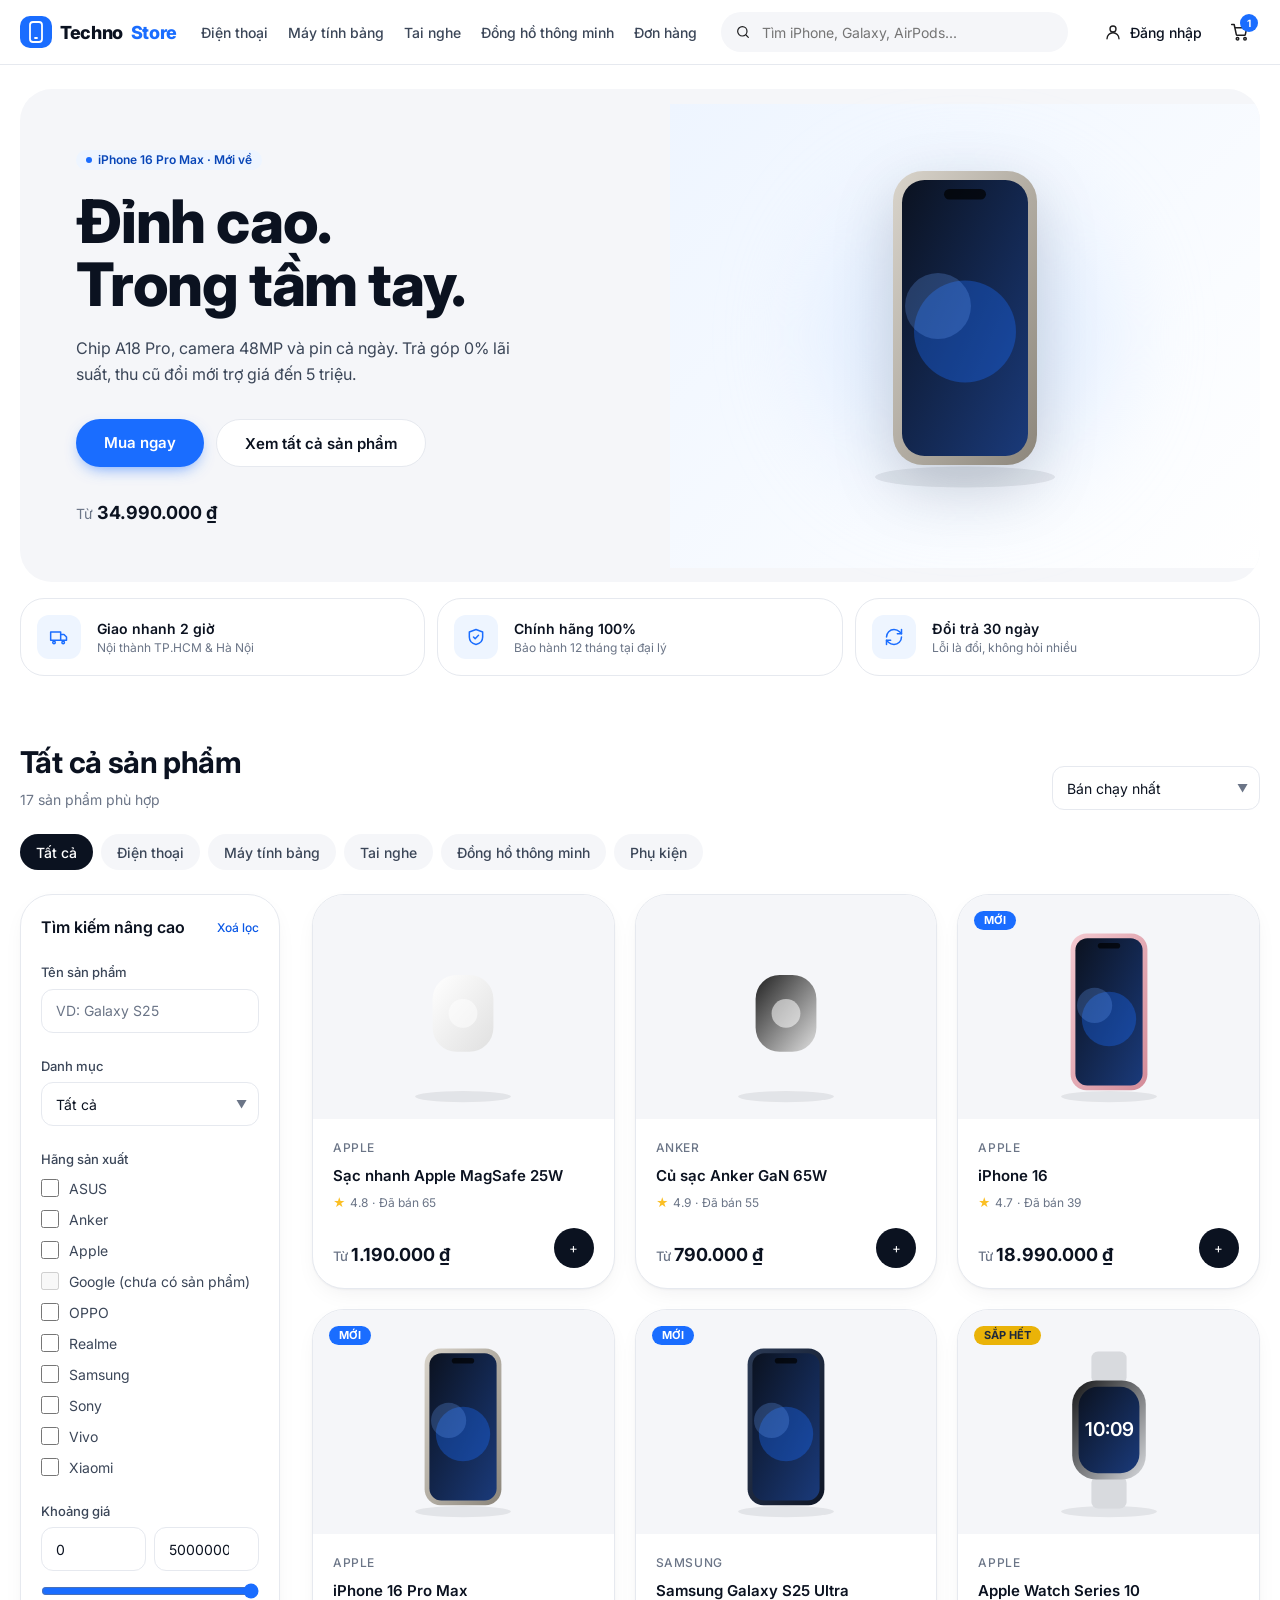
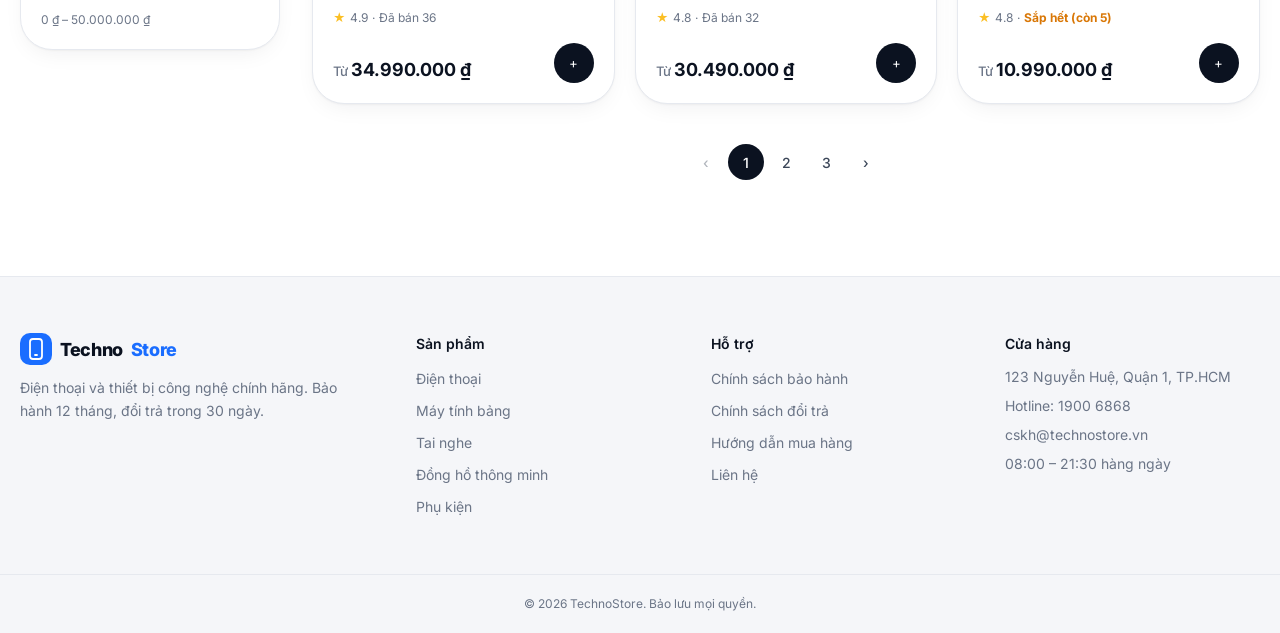
==== index.html @ 40ba32cf "Initial commit for personal deployment" ====
<!DOCTYPE html>
<html lang="vi">

<head>
  <meta charset="UTF-8">
  <meta name="viewport" content="width=device-width, initial-scale=1.0">
  <title>TechnoStore - Điện thoại & Thiết bị công nghệ chính hãng</title>
  <meta name="description"
    content="TechnoStore chuyên cung cấp điện thoại, máy tính bảng, tai nghe, đồng hồ chính hãng. Bảo hành 12 tháng, giao hàng nhanh 2h.">

  <!-- CSS Stylesheets (Đã gộp base.css & components.css) -->
  <link rel="stylesheet" href="css/components.css">
  <link rel="stylesheet" href="css/page/home.css">
</head>

<body>

  <!-- App Header Container -->
  <div id="headerContainer"></div>

  <!-- Main Content -->
  <main>
    <!-- Hero Banner Section -->
    <section class="container hero-section">
      <div class="hero-banner">
        <!-- Hero Text -->
        <div class="hero-text-col">
          <span class="badge badge-info">iPhone 16 Pro Max · Mới về</span>
          <h1 class="hero-heading">
            Đỉnh cao.<br />Trong tầm tay.
          </h1>
          <p class="hero-desc">
            Chip A18 Pro, camera 48MP và pin cả ngày. Trả góp 0% lãi suất, thu cũ đổi mới trợ giá đến 5 triệu.
          </p>
          <div class="hero-actions">
            <a href="view/customer/detail.html?id=1" class="btn btn-primary btn-lg">Mua ngay</a>
            <button onclick="document.getElementById('list').scrollIntoView({ behavior: 'smooth' })"
              class="btn btn-secondary btn-lg">
              Xem tất cả sản phẩm
            </button>
          </div>
          <div class="hero-price-tag">
            Từ <b id="heroStartingPrice">34.990.000 ₫</b>
          </div>
        </div>

        <!-- Hero Graphic -->
        <div class="hero-art-col">
          <div class="hero-glow-circle"></div>
          <div id="heroArtWrapper" class="hero-device-art"></div>
        </div>
      </div>

      <!-- Feature Perks Row -->
      <div class="perks-grid">
        <div class="perk-card">
          <div class="perk-icon-wrap">
            <img src="assets/icon/giao-hang.svg" class="icon icon-20" alt="" />
          </div>
          <div>
            <div class="perk-title">Giao nhanh 2 giờ</div>
            <div class="perk-desc">Nội thành TP.HCM & Hà Nội</div>
          </div>
        </div>

        <div class="perk-card">
          <div class="perk-icon-wrap">
            <img src="assets/icon/bao-ve.svg" class="icon icon-20" alt="" />
          </div>
          <div>
            <div class="perk-title">Chính hãng 100%</div>
            <div class="perk-desc">Bảo hành 12 tháng tại đại lý</div>
          </div>
        </div>

        <div class="perk-card">
          <div class="perk-icon-wrap">
            <img src="assets/icon/refresh.svg" class="icon icon-20" alt="" />
          </div>
          <div>
            <div class="perk-title">Đổi trả 30 ngày</div>
            <div class="perk-desc">Lỗi là đổi, không hỏi nhiều</div>
          </div>
        </div>
      </div>
    </section>

    <!-- Main Products List Section -->
    <section id="list" class="container product-section">
      <!-- Section Top Bar -->
      <div class="section-top-bar">
        <div>
          <h2 class="section-title">Tất cả sản phẩm</h2>
          <p id="productCountDisplay" class="section-subtitle">Đang tải sản phẩm...</p>
        </div>

        <div class="section-controls">
          <div class="select-wrapper sort-select-wrap">
            <select id="filterSortSelect" class="select-control" aria-label="Sắp xếp sản phẩm">
              <option value="pop">Bán chạy nhất</option>
              <option value="asc">Giá thấp → cao</option>
              <option value="desc">Giá cao → thấp</option>
            </select>
            <span class="select-arrow">▼</span>
          </div>
        </div>
      </div>

      <!-- Category Pills -->
      <div class="category-pills-row" id="categoryPillsWrapper">
        <button class="cat-pill-btn active" data-category="Tất cả" onclick="filterCtrl.setCategory('Tất cả')">Tất
          cả</button>
        <button class="cat-pill-btn" data-category="Điện thoại" onclick="filterCtrl.setCategory('Điện thoại')">Điện
          thoại</button>
        <button class="cat-pill-btn" data-category="Máy tính bảng" onclick="filterCtrl.setCategory('Máy tính bảng')">Máy
          tính bảng</button>
        <button class="cat-pill-btn" data-category="Tai nghe" onclick="filterCtrl.setCategory('Tai nghe')">Tai
          nghe</button>
        <button class="cat-pill-btn" data-category="Đồng hồ thông minh"
          onclick="filterCtrl.setCategory('Đồng hồ thông minh')">Đồng hồ thông minh</button>
        <button class="cat-pill-btn" data-category="Phụ kiện" onclick="filterCtrl.setCategory('Phụ kiện')">Phụ
          kiện</button>
      </div>

      <!-- Two-Column Store Layout -->
      <div class="store-layout">
        <!-- Sidebar Filters -->
        <aside class="filter-sidebar">
          <div class="filter-sidebar-header">
            <h3 class="filter-sidebar-title">Tìm kiếm nâng cao</h3>
            <button onclick="filterCtrl.reset()" class="reset-filter-link">Xoá lọc</button>
          </div>

          <!-- Product Name Filter -->
          <div class="form-field" style="margin:0;">
            <label class="form-label">Tên sản phẩm</label>
            <input type="text" id="filterKeywordInput" placeholder="VD: Galaxy S25" class="input-control" />
          </div>

          <!-- Category Select Filter -->
          <div class="form-field" style="margin:0;">
            <label class="form-label">Danh mục</label>
            <div class="select-wrapper">
              <select id="filterCategorySelect" class="select-control">
                <option value="Tất cả">Tất cả</option>
                <option value="Điện thoại">Điện thoại</option>
                <option value="Máy tính bảng">Máy tính bảng</option>
                <option value="Tai nghe">Tai nghe</option>
                <option value="Đồng hồ thông minh">Đồng hồ thông minh</option>
                <option value="Phụ kiện">Phụ kiện</option>
              </select>
              <span class="select-arrow">▼</span>
            </div>
          </div>

          <!-- Brand Checkboxes Filter -->
          <div>
            <div class="form-label">Hãng sản xuất</div>
            <div class="brand-checkbox-list" id="brandCheckboxList">
              <label class="checkbox-label">
                <input type="checkbox" class="brand-filter-cb" value="Apple" /> Apple
              </label>
              <label class="checkbox-label">
                <input type="checkbox" class="brand-filter-cb" value="Samsung" /> Samsung
              </label>
              <label class="checkbox-label">
                <input type="checkbox" class="brand-filter-cb" value="Xiaomi" /> Xiaomi
              </label>
              <label class="checkbox-label">
                <input type="checkbox" class="brand-filter-cb" value="OPPO" /> OPPO
              </label>
              <label class="checkbox-label">
                <input type="checkbox" class="brand-filter-cb" value="Vivo" /> Vivo
              </label>
              <label class="checkbox-label">
                <input type="checkbox" class="brand-filter-cb" value="Realme" /> Realme
              </label>
              <label class="checkbox-label">
                <input type="checkbox" class="brand-filter-cb" value="ASUS" /> ASUS
              </label>
              <label class="checkbox-label">
                <input type="checkbox" class="brand-filter-cb" value="Sony" /> Sony
              </label>
              <label class="checkbox-label">
                <input type="checkbox" class="brand-filter-cb" value="Anker" /> Anker
              </label>
              <label class="checkbox-label">
                <input type="checkbox" class="brand-filter-cb" value="Google" /> Google
              </label>
            </div>
          </div>

          <!-- Price Range Filter -->
          <div>
            <div class="form-label">Khoảng giá</div>
            <div class="price-inputs-grid">
              <input type="number" id="filterPriceMin" class="input-control" value="0" step="1000000"
                placeholder="Từ" />
              <input type="number" id="filterPriceMax" class="input-control" value="50000000" step="1000000"
                placeholder="Đến" />
            </div>
            <input type="range" id="filterPriceRange" min="0" max="50000000" step="1000000" value="50000000"
              style="margin-top: 12px;" />
            <div class="price-range-label" id="priceRangeLabel">0 ₫ – 50.000.000 ₫</div>
          </div>
        </aside>

        <!-- Products Grid & Pagination -->
        <div>
          <div id="productsGrid" class="products-grid"></div>
          <div id="paginationContainer" class="pagination-wrapper"></div>
        </div>
      </div>
    </section>
  </main>

  <!-- App Footer Container -->
  <div id="footerContainer"></div>

  <!-- Floating Quick Switcher -->
  <div id="floatingNavContainer"></div>

  <!-- JavaScript Modules -->
  <script src="js/data.js"></script>
  <script src="js/components.js"></script>
  <script src="js/display.js"></script>
  <script src="js/search.js"></script>

  <script>
    document.addEventListener('DOMContentLoaded', () => {
      // 1. Render Header & Footer
      renderStoreHeader('headerContainer', {
        basePath: './',
        viewPath: 'view/',
        isRoot: true,
        activePage: 'home'
      });

      renderStoreFooter('footerContainer', {
        basePath: './',
        viewPath: 'view/',
        isRoot: true
      });

      // renderFloatingNav('floatingNavContainer', {
      //   basePath: './',
      //   viewPath: 'view/',
      //   isRoot: true,
      //   active: 'store'
      // });

      // 2. Render Hero Graphic & Giá bắt đầu (Ưu tiên sản phẩm còn hàng)
      const hero = getProducts().find(p => !p.isDeleted && (Number(p.stock) || 0) > 0) || getProducts()[0];
      const heroArt = document.getElementById('heroArtWrapper');
      if (heroArt && hero) {
        if (hero.image) {
          heroArt.innerHTML = `<img src="${hero.image}" style="max-height:360px; max-width:100%; object-fit:contain;" alt="${hero.name}" />`;
        } else {
          heroArt.innerHTML = renderDeviceArt(hero, 'height:360px; width:auto;');
        }
      }
      const heroPriceEl = document.getElementById('heroStartingPrice');
      if (heroPriceEl && hero) {
        heroPriceEl.textContent = vnd(hero.basePrice || hero.price);
      }

      // 3. Initialize Search & Filter Controller (Chế độ Trang chủ: ẩn sản phẩm hết hàng)
      window.filterCtrl = new FilterController({
        detailUrlPrefix: 'view/customer/detail.html?id=',
        isHome: true
      });
      window.filterCtrl.init();

      // Check category in URL if any
      const urlCat = new URLSearchParams(window.location.search).get('cat');
      if (urlCat) {
        filterCtrl.setCategory(urlCat);
      }
    });
  </script>
</body>

</html>
---- css/components.css ----
/* ==========================================================================
   TECHNOSTORE UI COMPONENTS (BẢN TINH GỌN)
   ==========================================================================
   BẢNG MÀU FIGMA (TRA CỨU NHANH):
   - Xanh dương chủ đạo (--color-brand-500): Nút "Mua ngay", Tag "MỚI", Viền Input.
   - Xanh dương đậm (--color-brand-600, 700): Trạng thái Hover/Active của nút chính.
   - Đen đậm (--color-ink): Tiêu đề sản phẩm, Giá tiền, Nút thêm giỏ hàng.
   - Xám đậm (--color-ink-2): Nhãn ô nhập (Label), Text mô tả phụ.
   - Xám nhạt (--color-ink-3): Text Placeholder, Giá cũ gạch ngang.
   - Xám viền (--color-line): Viền khung thẻ Card, Viền bảng Table.
   - Xám nền (--color-surface): Nền body trang web, Nền ảnh sản phẩm.
   - Trắng (--color-white): Nền khối thẻ Card, Nền Modal Popup.
   - Trạng thái: Thành công (Success/Xanh lá), Cảnh báo (Warning/Vàng), Lỗi (Danger/Đỏ).
   ========================================================================== */

@import url('https://fonts.googleapis.com/css2?family=Inter:wght@400;500;600;700;800&display=swap');

/* ==========================================================================
   1. HỆ THỐNG BIẾN TOÀN CỤC (:root)
   ========================================================================== */
:root {
  --font-sans: 'Inter', -apple-system, BlinkMacSystemFont, 'Segoe UI', Roboto, Helvetica, Arial, sans-serif;
  --font-mono: ui-monospace, SFMono-Regular, Menlo, Monaco, Consolas, monospace;

  --color-brand-50: #eef5ff;
  --color-brand-100: #d9e8ff;
  --color-brand-500: #1a6dff;
  --color-brand-600: #0a58e6;
  --color-brand-700: #0846b8;

  --color-ink: #0b1220;
  --color-ink-2: #3b4658;
  --color-ink-3: #6b7587;
  --color-line: #e6e9ef;
  --color-surface: #f5f6f9;
  --color-white: #ffffff;

  --color-success-bg: #ecfdf5;
  --color-success-text: #047857;
  --color-success-dot: #10b981;

  --color-warning-bg: #fffbeb;
  --color-warning-text: #b45309;
  --color-warning-dot: #f59e0b;

  --color-danger-bg: #fef2f2;
  --color-danger-text: #b91c1c;
  --color-danger-dot: #ef4444;

  --color-info-bg: #eef5ff;
  --color-info-text: #0846b8;
  --color-info-dot: #1a6dff;

  --shadow-soft: 0 1px 2px rgba(11, 18, 32, 0.04), 0 8px 24px -8px rgba(11, 18, 32, 0.08);
  --shadow-lift: 0 2px 4px rgba(11, 18, 32, 0.05), 0 18px 40px -12px rgba(11, 18, 32, 0.18);
  --shadow-primary-btn: 0 6px 16px -6px rgba(26, 109, 255, 0.7);

  --radius-sm: 8px;
  --radius-md: 12px;
  --radius-lg: 16px;
  --radius-xl: 20px;
  --radius-2xl: 24px;
  --radius-3xl: 32px;
  --radius-full: 9999px;

  --transition-fast: 0.15s ease;
  --transition-normal: 0.2s ease;
}

/* ==========================================================================
   2. RESET CSS & CẤU HÌNH FONT CHỮ MẶC ĐỊNH
   ========================================================================== */
*,
*::before,
*::after {
  box-sizing: border-box;
  margin: 0;
  padding: 0;
}

html,
body {
  min-height: 100%;
}

body {
  font-family: var(--font-sans);
  background-color: var(--color-white);
  color: var(--color-ink);
  -webkit-font-smoothing: antialiased;
  -moz-osx-font-smoothing: grayscale;
  line-height: 1.5;
}

* {
  scrollbar-width: none;
}

*::-webkit-scrollbar {
  display: none;
}

::selection {
  background: var(--color-brand-100);
  color: var(--color-ink);
}

a {
  color: inherit;
  text-decoration: none;
}

button {
  font-family: inherit;
  border: none;
  background: none;
  cursor: pointer;
  color: inherit;
}

button:disabled {
  cursor: not-allowed;
}

input,
select,
textarea {
  font-family: inherit;
  font-size: inherit;
}

ul,
ol {
  list-style: none;
}

img,
svg {
  display: block;
  max-width: 100%;
}

/* ==========================================================================
   3. BỐ CỤC KHUNG CHỨA (CONTAINER) & HIỆU ỨNG POPUP
   ========================================================================== */
@keyframes pop {
  from {
    opacity: 0;
    transform: translateY(8px) scale(0.98);
  }

  to {
    opacity: 1;
    transform: none;
  }
}

.pop {
  animation: pop 0.25s ease-out forwards;
}

.container {
  width: 100%;
  max-width: 1280px;
  margin-left: auto;
  margin-right: auto;
  padding-left: 20px;
  padding-right: 20px;
}

.container-narrow {
  width: 100%;
  max-width: 1152px;
  margin-left: auto;
  margin-right: auto;
  padding-left: 20px;
  padding-right: 20px;
}

/* ==========================================================================
   4. CÁC BIẾN THỂ NÚT BẤM (BUTTONS)
   Tương ứng các nút Mua ngay, Đăng nhập, Hủy, Xem thêm trên Figma
   ========================================================================== */
.btn {
  display: inline-flex;
  align-items: center;
  justify-content: center;
  gap: 8px;
  border-radius: var(--radius-full);
  font-weight: 600;
  transition: all var(--transition-fast);
  cursor: pointer;
  text-decoration: none;
  white-space: nowrap;
}

.btn:focus-visible {
  outline: 2px solid var(--color-brand-500);
  outline-offset: 2px;
}

.btn:disabled {
  background-color: var(--color-surface) !important;
  color: var(--color-ink-3) !important;
  box-shadow: none !important;
  border-color: transparent !important;
  cursor: not-allowed;
}

.btn-primary {
  background-color: var(--color-brand-500);
  color: var(--color-white);
  box-shadow: var(--shadow-primary-btn);
}

.btn-primary:hover:not(:disabled) {
  background-color: var(--color-brand-600);
}

.btn-primary:active:not(:disabled) {
  background-color: var(--color-brand-700);
}

.btn-dark {
  background-color: var(--color-ink);
  color: var(--color-white);
}

.btn-dark:hover:not(:disabled) {
  background-color: #000000;
}

.btn-secondary {
  background-color: var(--color-white);
  color: var(--color-ink);
  border: 1px solid var(--color-line);
}

.btn-secondary:hover:not(:disabled) {
  border-color: var(--color-ink-3);
  background-color: var(--color-surface);
}

.btn-ghost {
  background-color: transparent;
  color: var(--color-brand-600);
}

.btn-ghost:hover:not(:disabled) {
  background-color: var(--color-brand-50);
}

.btn-danger {
  background-color: var(--color-danger-bg);
  color: var(--color-danger-text);
}

.btn-danger:hover:not(:disabled) {
  background-color: #fee2e2;
}

.btn-sm {
  height: 32px;
  padding: 0 12px;
  font-size: 13px;
}

.btn-md {
  height: 40px;
  padding: 0 20px;
  font-size: 14px;
}

.btn-lg {
  height: 48px;
  padding: 0 28px;
  font-size: 15px;
}

.btn-full {
  width: 100%;
}

/* ==========================================================================
   5. Ô NHẬP LIỆU & BIỂU MẪU (FORMS & INPUTS)
   Tương ứng thanh Tìm kiếm, Form Đăng nhập/Thanh toán trên Figma
   ========================================================================== */
.form-field {
  display: block;
  margin-bottom: 16px;
}

.form-label {
  display: block;
  margin-bottom: 6px;
  font-size: 13px;
  font-weight: 500;
  color: var(--color-ink-2);
}

.form-hint {
  display: block;
  margin-top: 4px;
  font-size: 12px;
  color: var(--color-ink-3);
}

.input-control,
.select-control,
.textarea-control {
  height: 44px;
  width: 100%;
  border-radius: var(--radius-md);
  border: 1px solid var(--color-line);
  background-color: var(--color-white);
  padding: 0 14px;
  font-size: 14px;
  color: var(--color-ink);
  transition: border-color var(--transition-fast), box-shadow var(--transition-fast);
}

.textarea-control {
  height: auto;
  padding: 12px 14px;
  resize: vertical;
}

.input-control::placeholder,
.textarea-control::placeholder {
  color: var(--color-ink-3);
}

.input-control:focus,
.select-control:focus,
.textarea-control:focus {
  border-color: var(--color-brand-500);
  outline: none;
  box-shadow: 0 0 0 4px var(--color-brand-100);
}

.input-control:disabled,
.select-control:disabled,
.textarea-control:disabled {
  background-color: var(--color-surface);
  cursor: not-allowed;
}

.select-wrapper {
  position: relative;
  display: block;
  width: 100%;
}

.select-control {
  appearance: none;
  -webkit-appearance: none;
  padding-right: 36px;
  cursor: pointer;
}

.select-arrow {
  position: absolute;
  right: 12px;
  top: 50%;
  transform: translateY(-50%);
  pointer-events: none;
  color: var(--color-ink-3);
  font-size: 11px;
}

.checkbox-label,
.radio-label {
  display: inline-flex;
  align-items: center;
  gap: 10px;
  font-size: 14px;
  color: var(--color-ink-2);
  cursor: pointer;
  user-select: none;
  transition: color var(--transition-fast);
}

.checkbox-label:hover,
.radio-label:hover {
  color: var(--color-ink);
}

.checkbox-label input[type="checkbox"],
.radio-label input[type="radio"] {
  width: 18px;
  height: 18px;
  accent-color: var(--color-brand-500);
  cursor: pointer;
}

input[type="range"] {
  width: 100%;
  accent-color: var(--color-brand-500);
  cursor: pointer;
}

/* ==========================================================================
   6. NHÃN TRẠNG THÁI & TAG SẢN PHẨM (BADGES & TAGS)
   Tương ứng nhãn Đã giao/Đã hủy trong Admin, tag Giảm giá ở góc thẻ sản phẩm
   ========================================================================== */
.badge {
  display: inline-flex;
  align-items: center;
  gap: 6px;
  white-space: nowrap;
  border-radius: var(--radius-full);
  padding: 4px 10px;
  font-size: 12px;
  font-weight: 600;
  line-height: 1;
}

.badge::before {
  content: '';
  display: inline-block;
  width: 6px;
  height: 6px;
  border-radius: var(--radius-full);
}

.badge-info {
  background-color: var(--color-info-bg);
  color: var(--color-info-text);
}

.badge-info::before {
  background-color: var(--color-info-dot);
}

.badge-warning {
  background-color: var(--color-warning-bg);
  color: var(--color-warning-text);
}

.badge-warning::before {
  background-color: var(--color-warning-dot);
}

.badge-success {
  background-color: var(--color-success-bg);
  color: var(--color-success-text);
}

.badge-success::before {
  background-color: var(--color-success-dot);
}

.badge-danger {
  background-color: var(--color-danger-bg);
  color: var(--color-danger-text);
}

.badge-danger::before {
  background-color: var(--color-danger-dot);
}

.badge-neutral {
  background-color: var(--color-surface);
  color: var(--color-ink-2);
}

.badge-neutral::before {
  background-color: var(--color-ink-3);
}

.product-tag {
  border-radius: var(--radius-full);
  padding: 4px 10px;
  font-size: 11px;
  font-weight: 700;
  color: var(--color-white);
  line-height: 1;
}

.product-tag-new {
  background-color: var(--color-brand-500);
}

.product-tag-sale {
  background-color: var(--color-danger-dot);
}

/* ==========================================================================
   7. THANH CHUYỂN TRANG (PAGINATION)
   Tương ứng cụm số thứ tự trang [1] [2] [3] ở cuối danh sách sản phẩm
   ========================================================================== */
.pagination {
  display: flex;
  align-items: center;
  justify-content: center;
  gap: 4px;
}

.page-btn {
  display: grid;
  place-items: center;
  width: 36px;
  height: 36px;
  border-radius: var(--radius-full);
  font-size: 14px;
  font-weight: 500;
  color: var(--color-ink-2);
  transition: all var(--transition-fast);
  cursor: pointer;
}

.page-btn:hover:not(:disabled):not(.active) {
  background-color: var(--color-surface);
  color: var(--color-ink);
}

.page-btn.active {
  background-color: var(--color-ink);
  color: var(--color-white);
}

.page-btn:disabled {
  opacity: 0.4;
  cursor: not-allowed;
}

/* ==========================================================================
   8. BẢNG DỮ LIỆU QUẢN TRỊ ADMIN (DATA TABLE)
   Tương ứng danh sách Khách hàng, Đơn hàng, Kho hàng trong trang Admin
   ========================================================================== */
.table-responsive {
  width: 100%;
  overflow-x: auto;
  border-radius: var(--radius-2xl);
  border: 1px solid var(--color-line);
  background-color: var(--color-white);
  box-shadow: var(--shadow-soft);
}

.data-table {
  width: 100%;
  min-width: 720px;
  border-collapse: collapse;
  text-align: left;
  font-size: 14px;
}

.data-table thead tr {
  border-bottom: 1px solid var(--color-line);
  background-color: rgba(245, 246, 249, 0.7);
  font-size: 12px;
  text-transform: uppercase;
  letter-spacing: 0.05em;
  color: var(--color-ink-3);
}

.data-table th {
  padding: 12px 16px;
  font-weight: 600;
}

.data-table tbody tr {
  border-bottom: 1px solid rgba(230, 233, 239, 0.7);
  transition: background-color var(--transition-fast);
}

.data-table tbody tr:last-child {
  border-bottom: none;
}

.data-table tbody tr:hover {
  background-color: rgba(238, 245, 255, 0.4);
}

.data-table td {
  padding: 14px 16px;
  color: var(--color-ink-2);
  vertical-align: middle;
}

.data-table .text-right {
  text-align: right;
}

.data-table .text-center {
  text-align: center;
}

/* ==========================================================================
   9. CỬA SỔ BẬT LÊN (MODAL POPUP)
   Tương ứng khung Xác nhận xóa, form Thêm Sản Phẩm bật đè lên màn hình
   ========================================================================== */
.modal-overlay {
  position: fixed;
  inset: 0;
  z-index: 100;
  display: grid;
  place-items: center;
  background-color: rgba(11, 18, 32, 0.4);
  padding: 16px;
  backdrop-filter: blur(4px);
}

.modal-box {
  width: 100%;
  max-width: 480px;
  max-height: 90vh;
  overflow-y: auto;
  background-color: var(--color-white);
  border-radius: var(--radius-3xl);
  box-shadow: var(--shadow-lift);
}

.modal-box.modal-wide {
  max-width: 680px;
}

.modal-header {
  display: flex;
  align-items: center;
  justify-content: space-between;
  border-bottom: 1px solid var(--color-line);
  padding: 16px 24px;
}

.modal-title {
  font-size: 18px;
  font-weight: 600;
}

.modal-close-btn {
  display: grid;
  place-items: center;
  width: 32px;
  height: 32px;
  border-radius: var(--radius-full);
  color: var(--color-ink-3);
  transition: background-color var(--transition-fast);
}

.modal-close-btn:hover {
  background-color: var(--color-surface);
  color: var(--color-ink);
}

.modal-body {
  padding: 20px 24px;
}

.modal-footer {
  display: flex;
  justify-content: flex-end;
  gap: 8px;
  border-top: 1px solid var(--color-line);
  padding: 16px 24px;
}

/* ==========================================================================
   10. THẺ HIỂN THỊ SẢN PHẨM (PRODUCT CARD)
   Tương ứng khối chữ nhật chứa ảnh, tên, giá bán và nút [+] Thêm giỏ hàng
   ========================================================================== */
.product-card {
  display: flex;
  flex-direction: column;
  overflow: hidden;
  border-radius: var(--radius-3xl);
  border: 1px solid var(--color-line);
  background-color: var(--color-white);
  box-shadow: var(--shadow-soft);
  transition: transform var(--transition-normal), box-shadow var(--transition-normal);
}

.product-card:hover {
  transform: translateY(-4px);
  box-shadow: var(--shadow-lift);
}

.product-img-btn {
  position: relative;
  display: block;
  background-color: var(--color-surface);
  padding: 24px 32px 8px;
  text-align: left;
  border: none;
  cursor: pointer;
  width: 100%;
}

.product-badges {
  position: absolute;
  left: 16px;
  top: 16px;
  display: flex;
  gap: 6px;
  z-index: 2;
}

.product-art-wrap {
  margin: 0 auto;
  height: 192px;
  display: flex;
  align-items: center;
  justify-content: center;
  transition: transform 0.3s ease;
}

.product-card:hover .product-art-wrap {
  transform: scale(1.05);
}

.product-card-body {
  display: flex;
  flex-direction: column;
  flex: 1;
  gap: 8px;
  padding: 20px;
}

.product-brand {
  font-size: 12px;
  font-weight: 500;
  text-transform: uppercase;
  letter-spacing: 0.05em;
  color: var(--color-ink-3);
}

.product-title {
  text-align: left;
  font-size: 15px;
  font-weight: 600;
  line-height: 1.4;
  color: var(--color-ink);
  transition: color var(--transition-fast);
  text-decoration: none;
  cursor: pointer;
  border: none;
  padding: 0;
  background: none;
}

.product-title:hover {
  color: var(--color-brand-600);
}

.product-rating {
  display: flex;
  align-items: center;
  gap: 4px;
  font-size: 12px;
  color: var(--color-ink-3);
}

.star-icon {
  color: #fbbf24;
  fill: #fbbf24;
}

.product-bottom-row {
  margin-top: auto;
  display: flex;
  align-items: flex-end;
  justify-content: space-between;
  gap: 8px;
  padding-top: 8px;
}

.product-price {
  font-size: 18px;
  font-weight: 700;
  color: var(--color-ink);
}

.product-old-price {
  font-size: 12px;
  color: var(--color-ink-3);
  text-decoration: line-through;
}

.product-add-btn {
  display: grid;
  place-items: center;
  width: 40px;
  height: 40px;
  border-radius: var(--radius-full);
  background-color: var(--color-ink);
  color: var(--color-white);
  transition: background-color var(--transition-fast), transform var(--transition-fast);
  cursor: pointer;
  border: none;
}

.product-add-btn:hover {
  background-color: var(--color-brand-500);
  transform: scale(1.05);
}

/* ==========================================================================
   11. THANH ĐIỀU HƯỚNG ĐẦU TRANG (STORE HEADER)
   Tương ứng thanh chứa Logo, Ô tìm kiếm và icon Giỏ hàng cố định trên cùng
   ========================================================================== */
.store-header {
  position: sticky;
  top: 0;
  z-index: 40;
  border-bottom: 1px solid var(--color-line);
  background-color: rgba(255, 255, 255, 0.85);
  backdrop-filter: blur(20px);
  -webkit-backdrop-filter: blur(20px);
}

.header-container {
  display: flex;
  height: 64px;
  max-width: 1280px;
  margin: 0 auto;
  align-items: center;
  gap: 24px;
  padding: 0 20px;
}

.brand-logo {
  display: flex;
  align-items: center;
  gap: 8px;
  font-size: 18px;
  font-weight: 800;
  letter-spacing: -0.02em;
  color: var(--color-ink);
  text-decoration: none;
}

.logo-icon-box {
  display: grid;
  place-items: center;
  width: 32px;
  height: 32px;
  border-radius: var(--radius-md);
  background-color: var(--color-brand-500);
  color: var(--color-white);
}

.brand-accent {
  color: var(--color-brand-500);
}

.store-nav {
  display: none;
  align-items: center;
  gap: 20px;
  font-size: 14px;
  font-weight: 500;
  color: var(--color-ink-2);
}

@media (min-width: 1024px) {
  .store-nav {
    display: flex;
  }
}

.nav-link {
  color: var(--color-ink-2);
  text-decoration: none;
  transition: color var(--transition-fast);
}

.nav-link:hover,
.nav-link.active {
  color: var(--color-ink);
}

.header-search {
  position: relative;
  display: none;
  flex: 1;
  max-width: 448px;
  margin-left: auto;
}

@media (min-width: 768px) {
  .header-search {
    display: block;
  }
}

.header-search-icon {
  position: absolute;
  left: 14px;
  top: 50%;
  transform: translateY(-50%);
  color: var(--color-ink-3);
  pointer-events: none;
}

.header-search-input {
  width: 100%;
  height: 40px;
  border-radius: var(--radius-full);
  background-color: var(--color-surface);
  border: 1px solid transparent;
  padding-left: 40px;
  padding-right: 16px;
  font-size: 14px;
  outline: none;
  transition: all var(--transition-fast);
}

.header-search-input:focus {
  background-color: var(--color-white);
  border-color: var(--color-brand-500);
  box-shadow: 0 0 0 4px var(--color-brand-100);
}

.header-actions {
  display: flex;
  align-items: center;
  gap: 6px;
  margin-left: auto;
}

@media (min-width: 768px) {
  .header-actions {
    margin-left: 0;
  }
}

.user-btn {
  display: flex;
  height: 40px;
  align-items: center;
  gap: 8px;
  border-radius: var(--radius-full);
  padding: 0 12px;
  font-size: 14px;
  font-weight: 500;
  color: var(--color-ink);
  transition: background-color var(--transition-fast);
}

.user-btn:hover {
  background-color: var(--color-surface);
}

.cart-btn {
  position: relative;
  display: grid;
  place-items: center;
  width: 40px;
  height: 40px;
  border-radius: var(--radius-full);
  color: var(--color-ink);
  transition: background-color var(--transition-fast);
}

.cart-btn:hover {
  background-color: var(--color-surface);
}

.cart-count-badge {
  position: absolute;
  right: 2px;
  top: 2px;
  display: grid;
  place-items: center;
  width: 18px;
  height: 18px;
  border-radius: var(--radius-full);
  background-color: var(--color-brand-500);
  font-size: 10px;
  font-weight: 700;
  color: var(--color-white);
  line-height: 1;
}

/* ==========================================================================
   12. CHÂN TRANG WEB (STORE FOOTER)
   Tương ứng dải thông tin Liên hệ, Chính sách ở cuối mọi trang
   ========================================================================== */
.store-footer {
  margin-top: 96px;
  border-top: 1px solid var(--color-line);
  background-color: var(--color-surface);
}

.footer-container {
  display: grid;
  gap: 40px;
  max-width: 1280px;
  margin: 0 auto;
  padding: 56px 20px;
}

@media (min-width: 768px) {
  .footer-container {
    grid-template-columns: 1.4fr 1fr 1fr 1fr;
  }
}

.footer-brand-desc {
  margin-top: 12px;
  max-width: 320px;
  font-size: 14px;
  line-height: 1.6;
  color: var(--color-ink-3);
}

.footer-admin-link {
  display: inline-block;
  margin-top: 16px;
  font-size: 12px;
  font-weight: 500;
  color: var(--color-brand-600);
  text-decoration: none;
}

.footer-admin-link:hover {
  text-decoration: underline;
}

.footer-col-title {
  margin-bottom: 12px;
  font-size: 14px;
  font-weight: 600;
  color: var(--color-ink);
}

.footer-links-list {
  display: flex;
  flex-direction: column;
  gap: 8px;
}

.footer-link {
  font-size: 14px;
  color: var(--color-ink-3);
  text-decoration: none;
  transition: color var(--transition-fast);
}

.footer-link:hover {
  color: var(--color-ink);
}

.footer-bottom-bar {
  border-top: 1px solid var(--color-line);
  padding: 20px 0;
  text-align: center;
  font-size: 12px;
  color: var(--color-ink-3);
}

/* ==========================================================================
   13. THANH MENU NỔI DƯỚI MÀN HÌNH (FLOATING BOTTOM NAV)
   Tương ứng thanh chứa nút "Khách hàng" / "Quản trị" trôi nổi dưới đáy
   ========================================================================== */
.floating-nav {
  position: fixed;
  bottom: 16px;
  left: 50%;
  transform: translateX(-50%);
  z-index: 60;
  display: flex;
  gap: 4px;
  border-radius: var(--radius-full);
  border: 1px solid var(--color-line);
  background-color: rgba(255, 255, 255, 0.92);
  padding: 4px;
  box-shadow: var(--shadow-lift);
  backdrop-filter: blur(20px);
  -webkit-backdrop-filter: blur(20px);
}

.floating-pill-btn {
  display: flex;
  height: 36px;
  align-items: center;
  gap: 6px;
  border-radius: var(--radius-full);
  padding: 0 16px;
  font-size: 13px;
  font-weight: 600;
  color: var(--color-ink-2);
  transition: all var(--transition-fast);
  text-decoration: none;
}

.floating-pill-btn:hover {
  background-color: var(--color-surface);
}

.floating-pill-btn.active {
  background-color: var(--color-ink);
  color: var(--color-white);
}

/* ==========================================================================
   14. CÁC CLASS CHỈNH KÍCH THƯỚC ICON NHANH
   ========================================================================== */
.icon {
  display: inline-block;
  vertical-align: middle;
  flex-shrink: 0;
}

.icon-14 {
  width: 14px;
  height: 14px;
}

.icon-16 {
  width: 16px;
  height: 16px;
}

.icon-18 {
  width: 18px;
  height: 18px;
}

.icon-20 {
  width: 20px;
  height: 20px;
}

.icon-24 {
  width: 24px;
  height: 24px;
}

.icon-32 {
  width: 32px;
  height: 32px;
}
---- css/page/home.css ----
/* ==========================================================================
   Home Page Styles
   TechnoStore - Pure CSS
   ========================================================================== */

/* Hero Banner */
.hero-section {
  padding-top: 24px;
}

.hero-banner {
  display: grid;
  align-items: center;
  overflow: hidden;
  border-radius: var(--radius-3xl);
  background-color: var(--color-surface);
}

@media (min-width: 1024px) {
  .hero-banner {
    grid-template-columns: 1.1fr 1fr;
  }
}

.hero-text-col {
  padding: 32px;
}

@media (min-width: 640px) {
  .hero-text-col {
    padding: 56px;
  }
}

.hero-heading {
  margin-top: 20px;
  font-size: 36px;
  font-weight: 800;
  line-height: 1.05;
  letter-spacing: -0.02em;
  color: var(--color-ink);
}

@media (min-width: 640px) {
  .hero-heading {
    font-size: 60px;
  }
}

.hero-desc {
  margin-top: 20px;
  max-width: 440px;
  font-size: 16px;
  line-height: 1.6;
  color: var(--color-ink-2);
}

.hero-actions {
  margin-top: 32px;
  display: flex;
  flex-wrap: wrap;
  gap: 12px;
}

.hero-price-tag {
  margin-top: 32px;
  font-size: 14px;
  color: var(--color-ink-3);
}

.hero-price-tag b {
  font-size: 18px;
  color: var(--color-ink);
}

.hero-art-col {
  position: relative;
  display: grid;
  place-items: center;
  background: linear-gradient(135deg, var(--color-brand-50), var(--color-white));
  padding: 40px;
}

.hero-glow-circle {
  position: absolute;
  width: 288px;
  height: 288px;
  border-radius: var(--radius-full);
  background-color: rgba(217, 232, 255, 0.7);
  filter: blur(48px);
}

.hero-device-art {
  position: relative;
  height: 320px;
  filter: drop-shadow(0 20px 30px rgba(0, 0, 0, 0.15));
}

@media (min-width: 640px) {
  .hero-device-art {
    height: 384px;
  }
}

/* Feature Perks */
.perks-grid {
  margin-top: 16px;
  display: grid;
  gap: 12px;
  grid-template-columns: 1fr;
}

@media (min-width: 640px) {
  .perks-grid {
    grid-template-columns: repeat(3, 1fr);
  }
}

.perk-card {
  display: flex;
  align-items: center;
  gap: 16px;
  border-radius: var(--radius-2xl);
  border: 1px solid var(--color-line);
  padding: 16px;
  background-color: var(--color-white);
}

.perk-icon-wrap {
  display: grid;
  place-items: center;
  width: 44px;
  height: 44px;
  border-radius: var(--radius-md);
  background-color: var(--color-brand-50);
  color: var(--color-brand-600);
  flex-shrink: 0;
}

.perk-title {
  font-size: 14px;
  font-weight: 600;
  color: var(--color-ink);
}

.perk-desc {
  font-size: 12px;
  color: var(--color-ink-3);
}

/* Store Main Product Section */
.product-section {
  margin-top: 64px;
  scroll-margin-top: 80px;
}

.section-top-bar {
  margin-bottom: 24px;
  display: flex;
  flex-wrap: wrap;
  align-items: flex-end;
  justify-content: space-between;
  gap: 16px;
}

.section-title {
  font-size: 30px;
  font-weight: 700;
  letter-spacing: -0.02em;
  color: var(--color-ink);
}

.section-subtitle {
  margin-top: 4px;
  font-size: 14px;
  color: var(--color-ink-3);
}

.section-controls {
  display: flex;
  align-items: center;
  gap: 8px;
}

.sort-select-wrap {
  width: 208px;
}

/* Category Quick Pills */
.category-pills-row {
  margin-bottom: 24px;
  display: flex;
  flex-wrap: wrap;
  gap: 8px;
}

.cat-pill-btn {
  height: 36px;
  border-radius: var(--radius-full);
  padding: 0 16px;
  font-size: 14px;
  font-weight: 500;
  transition: all var(--transition-fast);
  cursor: pointer;
  background-color: var(--color-surface);
  color: var(--color-ink-2);
}

.cat-pill-btn:hover {
  background-color: var(--color-line);
}

.cat-pill-btn.active {
  background-color: var(--color-ink);
  color: var(--color-white);
}

/* Store Two-Column Layout */
.store-layout {
  display: grid;
  gap: 32px;
  grid-template-columns: 1fr;
}

@media (min-width: 1024px) {
  .store-layout {
    grid-template-columns: 260px 1fr;
  }
}

/* Sidebar Filter */
.filter-sidebar {
  border-radius: var(--radius-3xl);
  border: 1px solid var(--color-line);
  background-color: var(--color-white);
  padding: 20px;
  box-shadow: var(--shadow-soft);
  display: flex;
  flex-direction: column;
  gap: 24px;
  height: fit-content;
}

@media (min-width: 1024px) {
  .filter-sidebar {
    position: sticky;
    top: 96px;
  }
}

.filter-sidebar-header {
  display: flex;
  align-items: center;
  justify-content: space-between;
}

.filter-sidebar-title {
  font-size: 16px;
  font-weight: 600;
  color: var(--color-ink);
}

.reset-filter-link {
  font-size: 12px;
  font-weight: 500;
  color: var(--color-brand-600);
  background: none;
  border: none;
  cursor: pointer;
}

.reset-filter-link:hover {
  text-decoration: underline;
}

.brand-checkbox-list {
  display: flex;
  flex-direction: column;
  gap: 10px;
  margin-top: 8px;
}

.price-inputs-grid {
  display: grid;
  grid-template-columns: 1fr 1fr;
  gap: 8px;
}

.price-range-label {
  margin-top: 6px;
  font-size: 12px;
  color: var(--color-ink-3);
}

/* Products Grid */
.products-grid {
  display: grid;
  gap: 20px;
  grid-template-columns: 1fr;
}

@media (min-width: 640px) {
  .products-grid {
    grid-template-columns: repeat(2, 1fr);
  }
}

@media (min-width: 1280px) {
  .products-grid {
    grid-template-columns: repeat(3, 1fr);
  }
}

.empty-state-box {
  border-radius: var(--radius-3xl);
  border: 1px dashed var(--color-line);
  padding: 96px 20px;
  text-align: center;
  color: var(--color-ink-3);
  font-size: 14px;
}

.pagination-wrapper {
  margin-top: 40px;
}
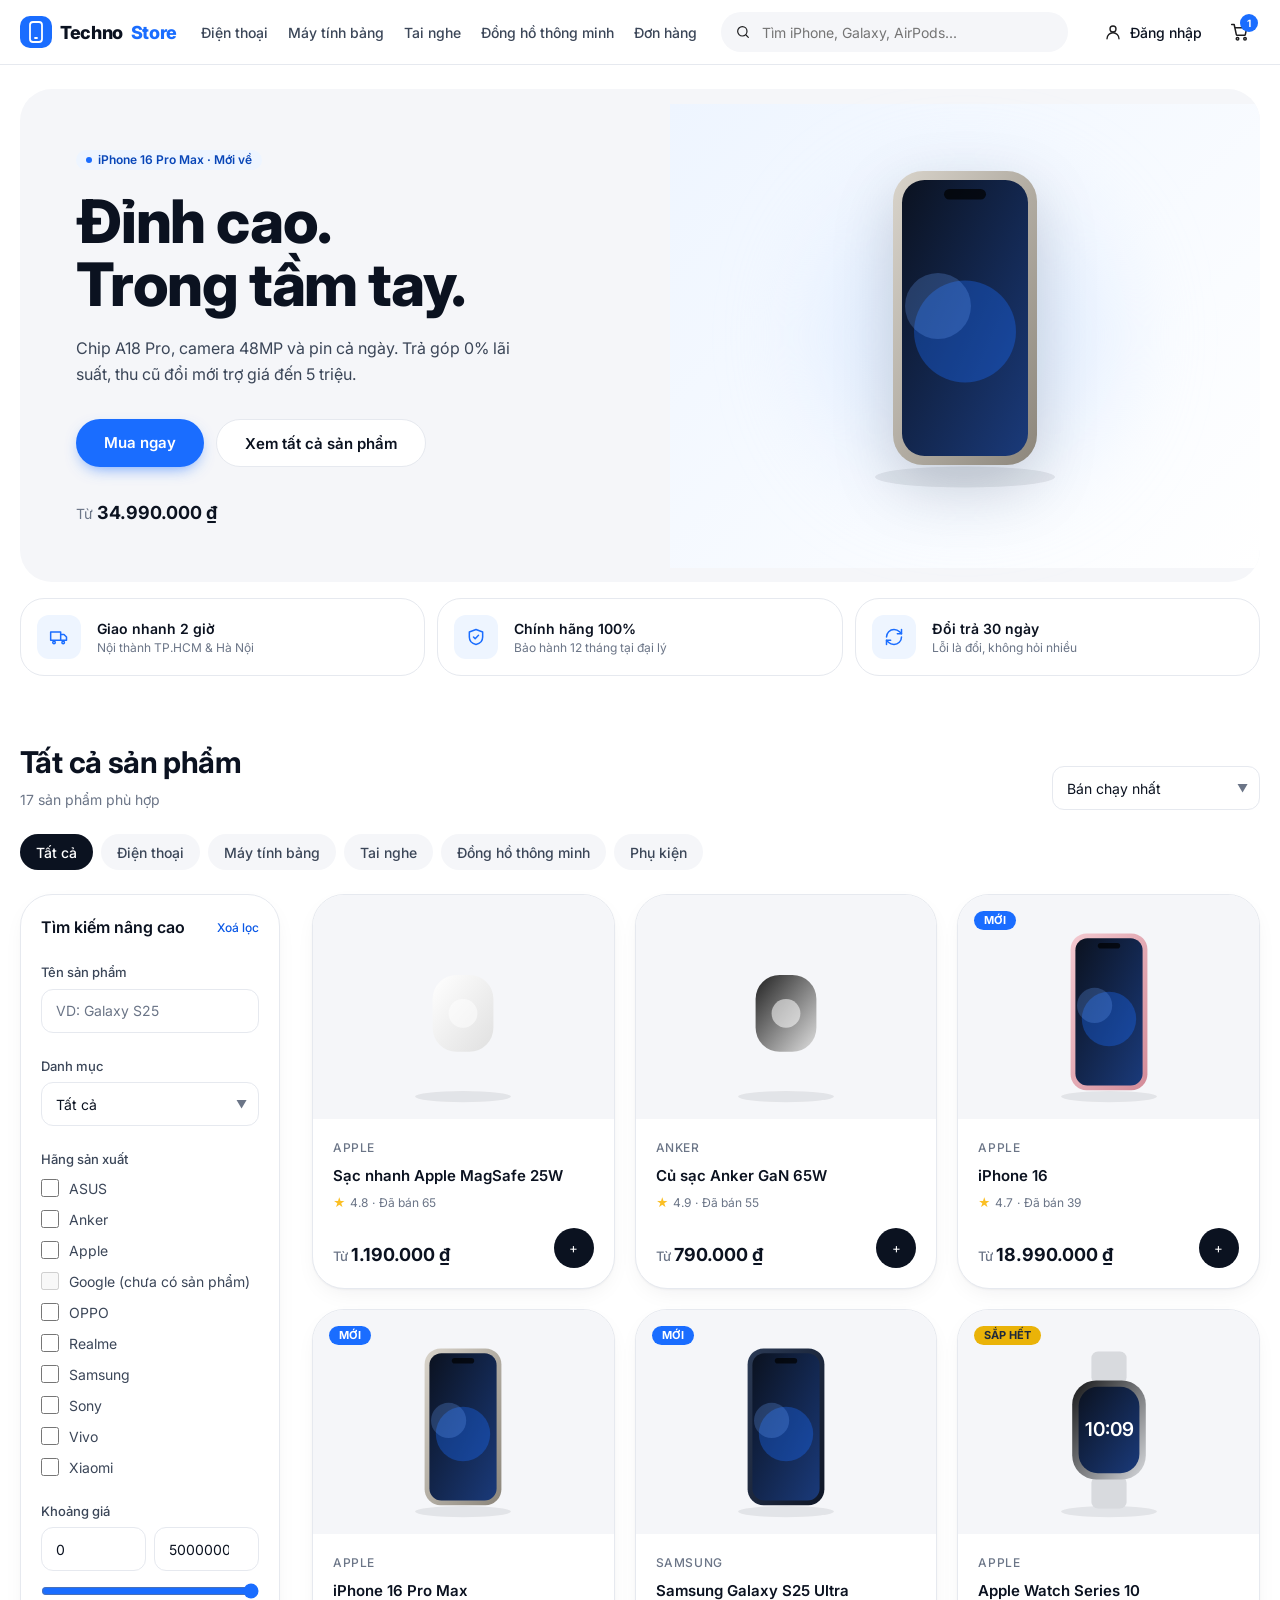
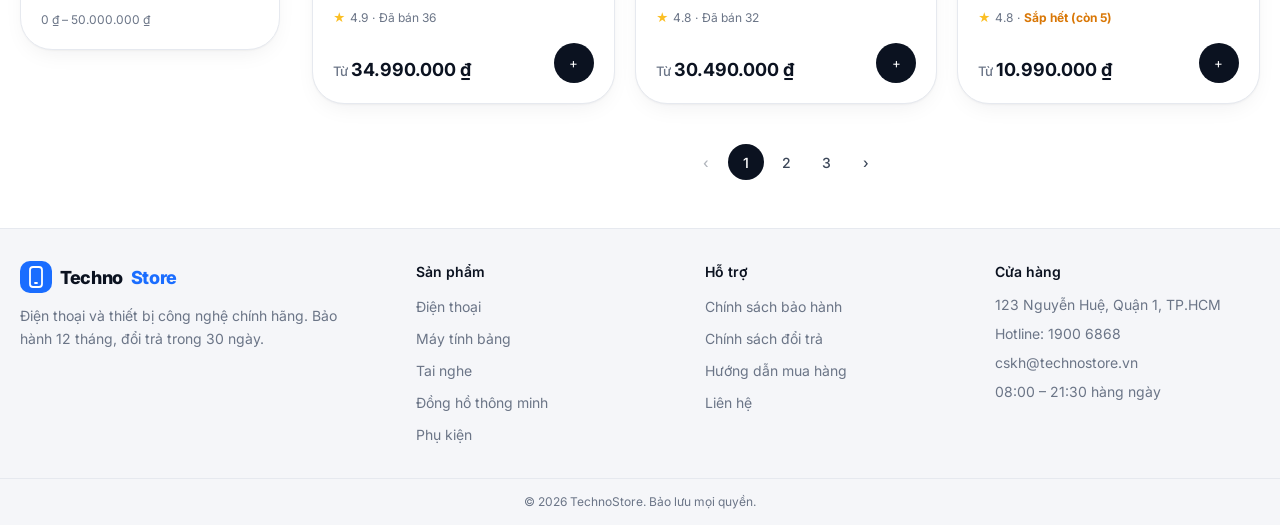
==== commit 366ac40a: "fix" ====
--- a/index.html
+++ b/index.html
@@ -29,7 +29,7 @@
           <h1 class="hero-heading">
             Đỉnh cao.<br />Trong tầm tay.
           </h1>
-          <p class="hero-desc">
+          <p class="hero-desc"> 
             Chip A18 Pro, camera 48MP và pin cả ngày. Trả góp 0% lãi suất, thu cũ đổi mới trợ giá đến 5 triệu.
           </p>
           <div class="hero-actions">
--- a/css/components.css
+++ b/css/components.css
@@ -977,17 +977,17 @@
    Tương ứng dải thông tin Liên hệ, Chính sách ở cuối mọi trang
    ========================================================================== */
 .store-footer {
-  margin-top: 96px;
+  margin-top: 48px;
   border-top: 1px solid var(--color-line);
   background-color: var(--color-surface);
 }
 
 .footer-container {
   display: grid;
-  gap: 40px;
+  gap: 24px;
   max-width: 1280px;
   margin: 0 auto;
-  padding: 56px 20px;
+  padding: 32px 20px;
 }
 
 @media (min-width: 768px) {
@@ -1043,7 +1043,7 @@
 
 .footer-bottom-bar {
   border-top: 1px solid var(--color-line);
-  padding: 20px 0;
+  padding: 14px 0;
   text-align: center;
   font-size: 12px;
   color: var(--color-ink-3);
